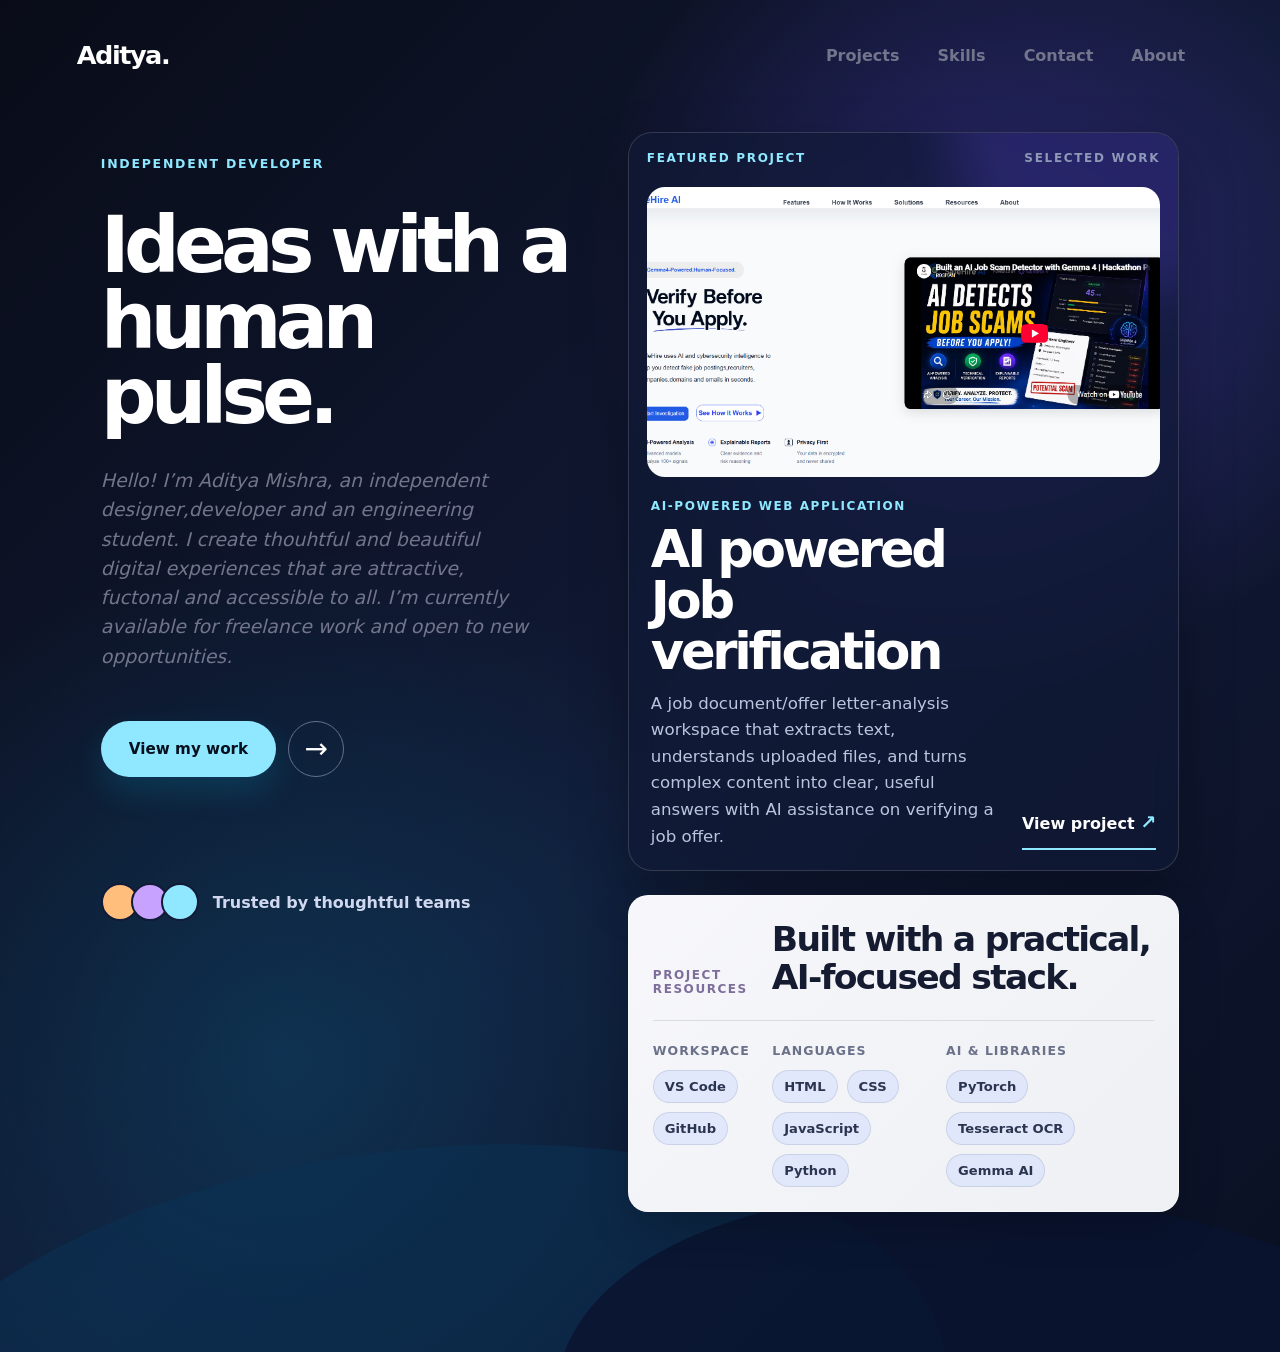
==== index.html @ 1735368f "fixed nav bar issue" ====
<!doctype html>
<html lang="en">
  <head>
    <meta charset="UTF-8" />
    <meta name="viewport" content="width=device-width, initial-scale=1.0" />
    <meta name="description" content="A modern portfolio landing page." />
    <title>Aditya — Independent Developer</title>
    <link rel="stylesheet" href="style.css" />
    <script src="script.js" defer></script>
  </head>
  <body>
    <main class="hero">
      <nav class="navigation" aria-label="Primary navigation">
        <a class="brand" href="index.html" aria-label="Aditya home">Aditya.</a>
        <button class="nav-toggle" type="button" aria-label="Toggle navigation" aria-expanded="false" aria-controls="primary-navigation">
          <span></span>
          <span></span>
          <span></span>
        </button>
        <div class="navigation__links" id="primary-navigation">
          <a href="#work">Projects</a>
          <a href="#notes">Skills</a>
          <a href="contact">Contact</a>
          <a href="#about">About</a>
        </div>
      </nav>

      <section class="hero__content" id="top">
        <div class="hero__intro">
          <p class="eyebrow">Independent developer</p>
          <h1>Ideas with a<br />human pulse.</h1>
          <p class="lede">
            Hello! I’m Aditya Mishra, an independent designer,developer and an engineering student. I create thouhtful and beautiful digital experiences that are attractive, fuctonal and accessible to all. I’m currently available for freelance work and open to new opportunities.
          </p>

          <div class="hero__actions">
            <a class="button button--cyan" href="work.html">View my work</a>
            <a class="round-button" href="work.html" aria-label="View my work">
              <span aria-hidden="true">→</span>
            </a>
          </div>

          <div class="trust">
            <span class="avatar avatar--peach"></span>
            <span class="avatar avatar--lilac"></span>
            <span class="avatar avatar--cyan"></span>
            <p>Trusted by thoughtful teams</p>
          </div>
        </div>

        <div class="hero__panel">
          <div class="project-showcase">
            <article class="featured-project">
              <div class="featured-project__topline">
                <p>Featured project</p>
                <span>Selected work</span>
              </div>

              <a
                class="project-preview"
                href="https://safehire-ai.vercel.app/index.html"
                target="_blank"
                rel="noreferrer"
                aria-label="Open the AI Document Insight project"
              >
                <img
                  src="assets\Screenshot 2026-07-25 222735.png"
                  alt="Preview of the AI Document Insight project interface"
                />

                <span class="project-preview__overlay">
                  <span>View live project</span>
                  <b aria-hidden="true">↗</b>
                </span>
              </a>
<!--featured project tab (can change it as needed)-->
              <div class="featured-project__content">
                <div>
                  <p class="project-type">AI-powered web application</p>
                  <h1 id="project-title">AI powered Job verification</h1>
                  <p class="project-description">
                    A job document/offer letter-analysis workspace that extracts text, understands
                    uploaded files, and turns complex content into clear, useful
                    answers with AI assistance on verifying a job offer.
                  </p>
                </div>

                <a
                  class="case-link"
                  href="https://safehire-ai.vercel.app/index.html"
                  target="_blank"
                  rel="noreferrer"
                >
                  View project <span aria-hidden="true">↗</span>
                </a>
              </div>
            </article>

            <section class="resources" aria-labelledby="resources-title">
              <div class="resources__heading">
                <p class="section-label">Project resources</p>
                <h2 id="resources-title">
                  Built with a practical, AI-focused stack.
                </h2>
              </div>

              <div class="resource-grid">
                <article class="resource-group">
                  <h3>Workspace</h3>
                  <div class="tag-list">
                    <span class="tag">VS Code</span>
                    <span class="tag">GitHub</span>
                  </div>
                </article>

                <article class="resource-group">
                  <h3>Languages</h3>
                  <div class="tag-list">
                    <span class="tag">HTML</span>
                    <span class="tag">CSS</span>
                    <span class="tag">JavaScript</span>
                    <span class="tag">Python</span>
                  </div>
                </article>

                <article class="resource-group">
                  <h3>AI &amp; libraries</h3>
                  <div class="tag-list">
                    <span class="tag">PyTorch</span>
                    <span class="tag">Tesseract OCR</span>
                    <span class="tag">Gemma AI</span>
                  </div>
                </article>
              </div>
            </section>

          </div>
        </div>
      </section>

      
    </main>

  </body>
</html>
---- style.css ----
:root {
  --ink: #091942;
  --muted: #b9c4df;
  --cyan: #8fe8ff;
  --card-ink: #253c98;
}

* {
  box-sizing: border-box;
}

html {
  scroll-behavior: smooth;
}

body {
  margin: 0;
  font-family: Inter, ui-sans-serif, system-ui, -apple-system, BlinkMacSystemFont,
    "Segoe UI", sans-serif;
  background: var(--ink);
}

a {
  color: inherit;
  text-decoration: none;
}

.hero {
  isolation: isolate;
  min-height: 100svh;
  overflow: hidden;
  position: relative;
  padding: 40px clamp(24px, 6vw, 88px) 68px;
  color: white;
  background:
    radial-gradient(circle at 78% 20%, rgba(108, 77, 255, 0.29), transparent 28%),
    radial-gradient(circle at 22% 78%, rgba(0, 200, 255, 0.14), transparent 35%),
    linear-gradient(135deg, #090c18 0%, #111a36 54%, #0a1023 100%);
}

.hero::before,
.hero::after {
  content: "";
  position: absolute;
  z-index: -1;
  border-radius: 50%;
  pointer-events: none;
}

.hero::before {
  width: 1100px;
  height: 560px;
  left: -150px;
  bottom: -360px;
  background: #0c3153;
  opacity: 0.58;
  transform: rotate(-8deg);
}

.hero::after {
  width: 1050px;
  height: 530px;
  right: -320px;
  bottom: -380px;
  background: #0a1430;
  opacity: 0.87;
  transform: rotate(10deg);
}

.navigation {
  position: relative;
  display: flex;
  align-items: center;
  justify-content: space-between;
  gap: 28px;
  max-width: 1280px;
  margin: 0 auto;
}

.nav-toggle {
  display: none;
  flex-direction: column;
  gap: 4px;
  padding: 0;
  border: 0;
  background: transparent;
  cursor: pointer;
}

.nav-toggle span {
  display: block;
  width: 24px;
  height: 2px;
  border-radius: 999px;
  background: white;
}

.brand {
  font-size: 1.6rem;
  font-weight: 800;
  letter-spacing: -1.5px;
}

.navigation__links {
  display: flex;
  gap: 38px;
  margin-left: auto;
  margin-right: 18px;
  color: var(--muted);
  font-weight: 650;
}

.navigation__links a:hover {
  color: white;
}

.button {
  display: inline-flex;
  align-items: center;
  justify-content: center;
  gap: 8px;
  min-height: 56px;
  padding: 0 28px;
  border-radius: 999px;
  font-size: 0.95rem;
  font-weight: 750;
  transition: transform 0.2s ease, box-shadow 0.2s ease;
}

.button:hover,
.round-button:hover {
  transform: translateY(-3px);
}

.button--cyan {
  color: #07101e;
  background: var(--cyan);
  box-shadow: 0 14px 32px rgba(0, 200, 255, 0.15);
}

.hero__content {
  position: relative;
  display: grid;
  grid-template-columns: minmax(300px, 0.82fr) minmax(360px, 0.95fr);
  align-items: start;
  gap: clamp(28px, 4vw, 56px);
  max-width: 1280px;
  margin: clamp(52px, 8vh, 92px) auto 48px;
  padding: 24px;
  margin-top: 50px;
}

.hero__intro {
  padding-top: 12px;
}

.hero__panel {
  margin-top: -12px;
}

.hero__intro {
  max-width: 510px;
  margin-right: auto;
}

.hero__panel {
  min-width: 0;
}

.trust {
  display: flex;
  align-items: center;
  margin: 28px 0 0;
  color: #d0d8f0;
  font-weight: 650;
  margin-top: 100px;
}

.eyebrow,
.scroll-prompt {
  margin: 0;
  color: var(--cyan);
  font-size: 0.78rem;
  font-weight: 800;
  letter-spacing: 0.14em;
  text-transform: uppercase;
}

h1 {
  margin: 37px 0 31px;
  font-size: clamp(3.6rem, 6.1vw, 5.75rem);
  line-height: 0.97;
  letter-spacing: -0.075em;
}

.lede {
  max-width: 430px;
  margin: 0;
  color: var(--muted);
  font-size: 1.18rem;
  line-height: 1.55;
  font-style: italic;
}

.hero__actions {
  display: flex;
  align-items: center;
  gap: 12px;
  margin-top: 50px;
}

.round-button {
  display: grid;
  width: 56px;
  height: 56px;
  place-items: center;
  border: 1px solid #65708d;
  border-radius: 50%;
  color: white;
  font-size: 1.75rem;
  transition: transform 0.2s ease;
}



.trust p {
  margin-left: 14px;
}

.avatar {
  width: 38px;
  height: 38px;
  margin-left: -8px;
  border: 2px solid #111a36;
  border-radius: 50%;
}

.avatar:first-child {
  margin-left: 0;
}

.avatar--peach {
  background: #ffbe7b;
}

.avatar--lilac {
  background: #c7a2ff;
}

.avatar--cyan {
  background: #8fe8ff;
}

.scroll-prompt {
  position: absolute;
  left: clamp(24px, 6vw, 88px);
  bottom: 44px;
  color: #73809e;
}

.scroll-prompt i {
  display: block;
  width: 172px;
  height: 2px;
  margin-top: 17px;
  background: linear-gradient(to right, var(--cyan) 0 33%, #53617d 33%);
}

@media (max-width: 880px) {
  .nav-toggle {
    display: inline-flex;
  }

  .navigation {
    flex-wrap: wrap;
  }

  .navigation__links {
    position: absolute;
    top: calc(100% + 12px);
    right: 0;
    left: 0;
    display: none;
    flex-direction: column;
    gap: 14px;
    padding: 14px 16px;
    border: 1px solid rgba(255, 255, 255, 0.12);
    border-radius: 16px;
    background: rgba(9, 15, 32, 0.96);
    box-shadow: 0 18px 44px rgba(0, 0, 0, 0.32);
    z-index: 20;
  }

  .navigation__links.is-open {
    display: flex;
  }

  .hero__content {
    grid-template-columns: 1fr;
    margin-top: 80px;
  }

  .trust {
    margin-top: 90px;
  }

  .scroll-prompt {
    display: none;
  }
}

@media (max-width: 520px) {
  .hero {
    padding: 26px 20px 44px;
  }

  .hero__content {
    margin-top: 64px;
  }

  .trust {
    margin-top: 25px;
  }
}
:root {
  --ink: #091022;
  --ink-mid: #111a36;
  --card: #f7f6ff;
  --card-soft: #ecebfa;
  --text: #171c31;
  --muted: #72758b;
  --cyan: #8fe8ff;
  --purple: #8067ff;
}

* {
  box-sizing: border-box;
}

body {
  min-width: 320px;
  margin: 0;
  color: white;
  font-family: Inter, ui-sans-serif, system-ui, -apple-system, BlinkMacSystemFont,
    "Segoe UI", sans-serif;
  background:
    radial-gradient(circle at 88% 10%, rgba(108, 77, 255, 0.3), transparent 29%),
    radial-gradient(circle at 16% 82%, rgba(0, 200, 255, 0.11), transparent 33%),
    linear-gradient(135deg, var(--ink), var(--ink-mid) 56%, #0a1023);
}

.project-showcase {
  width: min(100%, 560px);
  margin: 0;
  padding: 0;
}

.featured-project {
  position: relative;
  overflow: hidden;
  padding: 18px;
  border: 1px solid rgba(255, 255, 255, 0.14);
  border-radius: 24px;
  background: rgba(17, 26, 54, 0.64);
  box-shadow: 0 22px 56px rgba(0, 0, 0, 0.28);
  backdrop-filter: blur(14px);
  width: 100%;
}

.featured-project::after {
  content: "";
  position: absolute;
  z-index: -1;
  width: 360px;
  height: 360px;
  right: -130px;
  top: -200px;
  border-radius: 50%;
  background: #6c4dff;
  opacity: 0.2;
  filter: blur(28px);
}

.featured-project__topline {
  display: flex;
  align-items: center;
  justify-content: space-between;
  margin-bottom: 22px;
  color: var(--cyan);
  font-size: 0.75rem;
  font-weight: 800;
  letter-spacing: 0.14em;
  text-transform: uppercase;
}

.featured-project__topline p {
  margin: 0;
}

.featured-project__topline span {
  color: #8e99b7;
}

.project-preview {
  position: relative;
  display: block;
  overflow: hidden;
  min-height: 280px;
  border-radius: 18px;
  background: #272b5c;
}

.project-preview::before {
  content: "";
  position: absolute;
  z-index: 1;
  inset: 0;
  background: linear-gradient(to top, rgba(6, 10, 28, 0.76), rgba(6, 10, 28, 0) 55%);
  opacity: 0;
  transition: opacity 0.25s ease;
}

.project-preview img {
  display: block;
  width: 100%;
  height: min(30vw, 290px);
  min-height: 220px;
  object-fit: cover;
  object-position: center;
  transition: transform 0.45s ease;
}

.project-preview:hover img {
  transform: scale(1.035);
}

.project-preview:hover::before,
.project-preview:hover .project-preview__overlay {
  opacity: 1;
}

.project-preview__overlay {
  position: absolute;
  z-index: 2;
  right: 24px;
  bottom: 24px;
  display: inline-flex;
  align-items: center;
  gap: 12px;
  opacity: 0;
  color: #07101e;
  font-weight: 800;
  transition: opacity 0.25s ease;
}

.project-preview__overlay span {
  padding: 12px 17px;
  border-radius: 999px;
  background: var(--cyan);
}

.project-preview__overlay b {
  display: grid;
  width: 44px;
  height: 44px;
  place-items: center;
  border-radius: 50%;
  background: white;
  font-size: 1.25rem;
}

.featured-project__content {
  display: flex;
  align-items: end;
  justify-content: space-between;
  gap: 18px;
  padding: 22px 4px 2px;
}

.project-type,
.section-label {
  margin: 0;
  color: var(--cyan);
  font-size: 0.75rem;
  font-weight: 800;
  letter-spacing: 0.13em;
  text-transform: uppercase;
}

.featured-project h1 {
  margin: 11px 0 13px;
  font-size: clamp(2rem, 4vw, 3.45rem);
  letter-spacing: -0.065em;
  line-height: 1;
}

.project-description {
  max-width: 625px;
  margin: 0;
  color: #bbc5dd;
  font-size: 1.04rem;
  line-height: 1.6;
}

.case-link {
  flex: none;
  padding: 14px 0;
  border-bottom: 2px solid var(--cyan);
  color: white;
  font-weight: 750;
  white-space: nowrap;
}

.case-link span {
  color: var(--cyan);
  font-size: 1.2rem;
}

.resources {
  margin-top: 24px;
  padding: 24px;
  border: 1px solid rgba(255, 255, 255, 0.45);
  border-radius: 20px;
  color: #1a2036;
  background: linear-gradient(135deg, #f7f7fb 0%, #eef0f4 100%);
  box-shadow: 0 18px 42px rgba(0, 0, 0, 0.18);
  backdrop-filter: blur(12px);
  transition: transform 0.25s ease, box-shadow 0.25s ease, background 0.25s ease;
}

.resources:hover {
  transform: translateY(-3px);
  background: linear-gradient(135deg, #faf8ff 0%, #f1edf8 100%);
  box-shadow:
    0 24px 56px rgba(0, 0, 0, 0.24),
    0 0 0 1px rgba(255, 255, 255, 0.88),
    0 0 34px rgba(3, 16, 129, 0.52),
    0 0 62px rgba(6, 87, 163, 0.878);
}
.resources__heading {
  display: flex;
  align-items: end;
  justify-content: space-between;
  gap: 24px;
  padding-bottom: 24px;
  border-bottom: 1px solid rgba(31, 42, 73, 0.12);
}

.resources .section-label {
  color: #7d6d9b;
}

.resources h2 {
  max-width: 470px;
  margin: 0;
  color: #151b31;
  font-size: clamp(1.45rem, 2.7vw, 2.25rem);
  letter-spacing: -0.05em;
  line-height: 1.1;
}

.resource-grid {
  display: grid;
  grid-template-columns: 0.72fr 1.1fr 1.45fr;
  gap: 16px;
  padding-top: 22px;
}

.resource-group h3 {
  margin: 0 0 12px;
  color: #6a7189;
  font-size: 0.78rem;
  letter-spacing: 0.08em;
  text-transform: uppercase;
}

.tag-list {
  display: flex;
  flex-wrap: wrap;
  gap: 9px;
}

.tag {
  padding: 8px 11px;
  border: 1px solid rgba(39, 51, 85, 0.12);
  border-radius: 999px;
  color: #2b3550;
  background: rgba(205, 218, 255, 0.45);
  font-size: 0.82rem;
  font-weight: 750;
}

@media (max-width: 720px) {
  .project-showcase {
    width: 100%;
    padding-top: 0;
  }

  .featured-project,
  .resources {
    padding: 18px;
  }

  .featured-project__content,
  .resources__heading {
    display: grid;
    align-items: start;
  }

  .case-link {
    justify-self: start;
  }

  .resource-grid {
    grid-template-columns: 1fr;
    gap: 24px;
  }

  .project-preview__overlay {
    opacity: 1;
  }

  .project-preview::before {
    opacity: 0.45;
  }
}
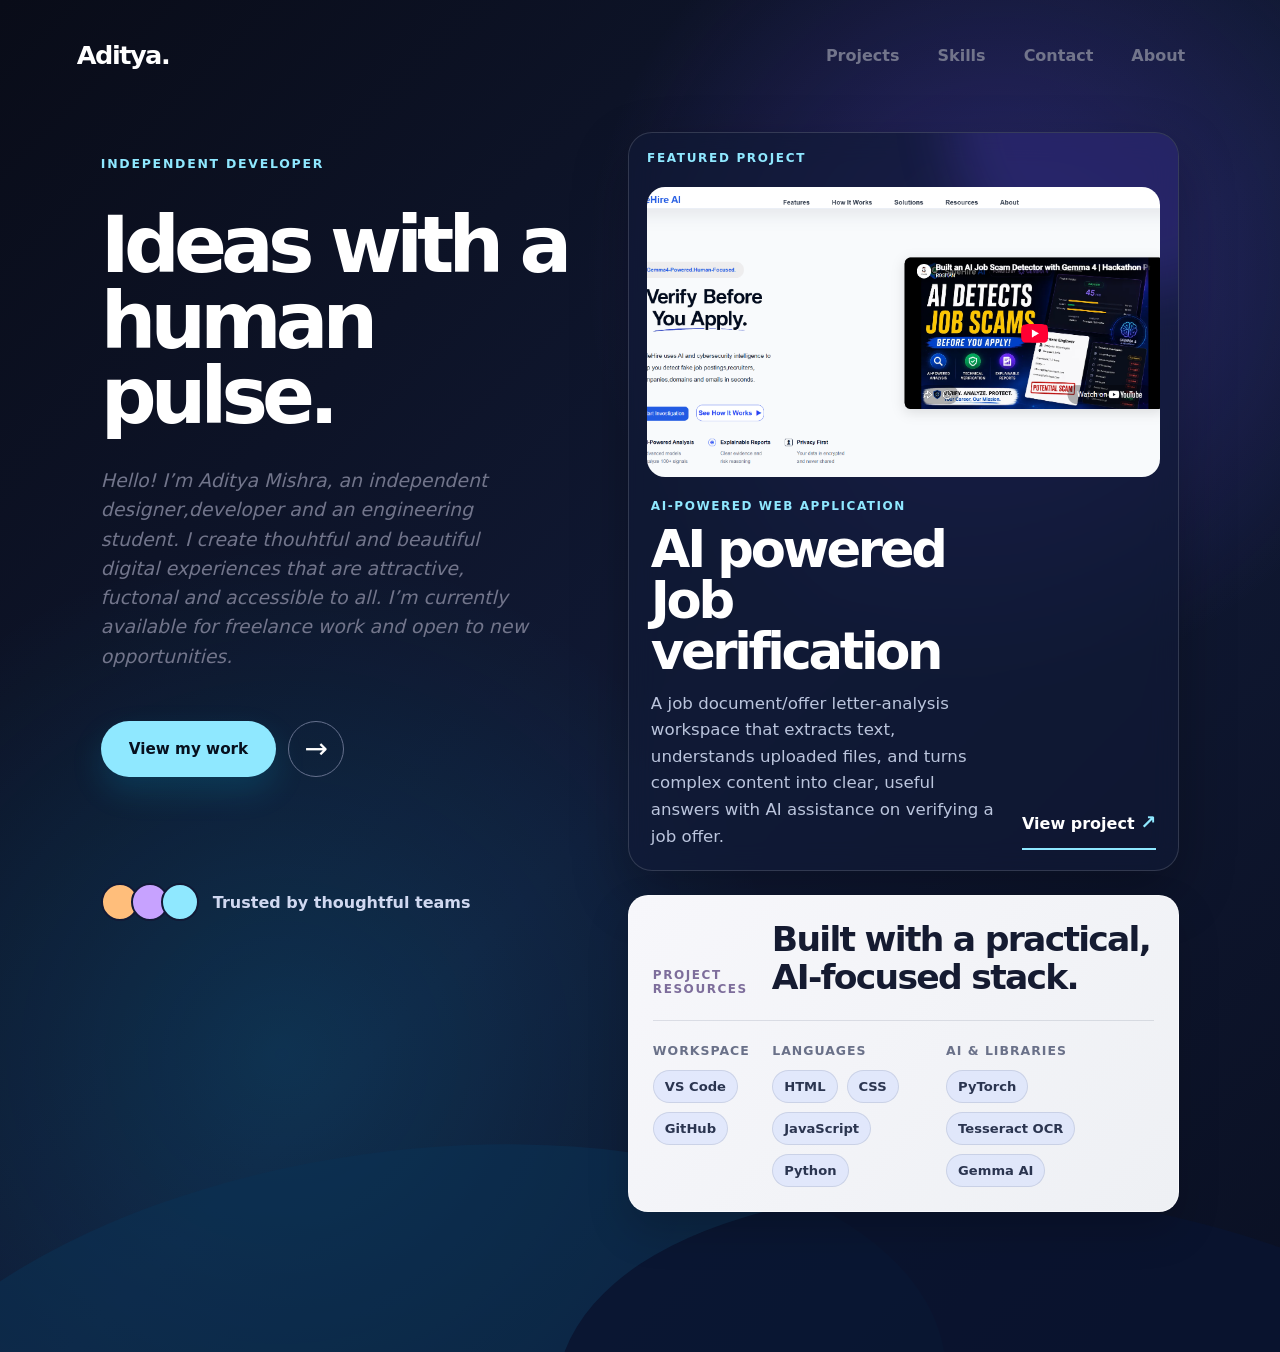
==== commit c612eb3d: "final fix for nav bar drop down menufor mobile response" ====
--- a/index.html
+++ b/index.html
@@ -53,7 +53,6 @@
             <article class="featured-project">
               <div class="featured-project__topline">
                 <p>Featured project</p>
-                <span>Selected work</span>
               </div>
 
               <a
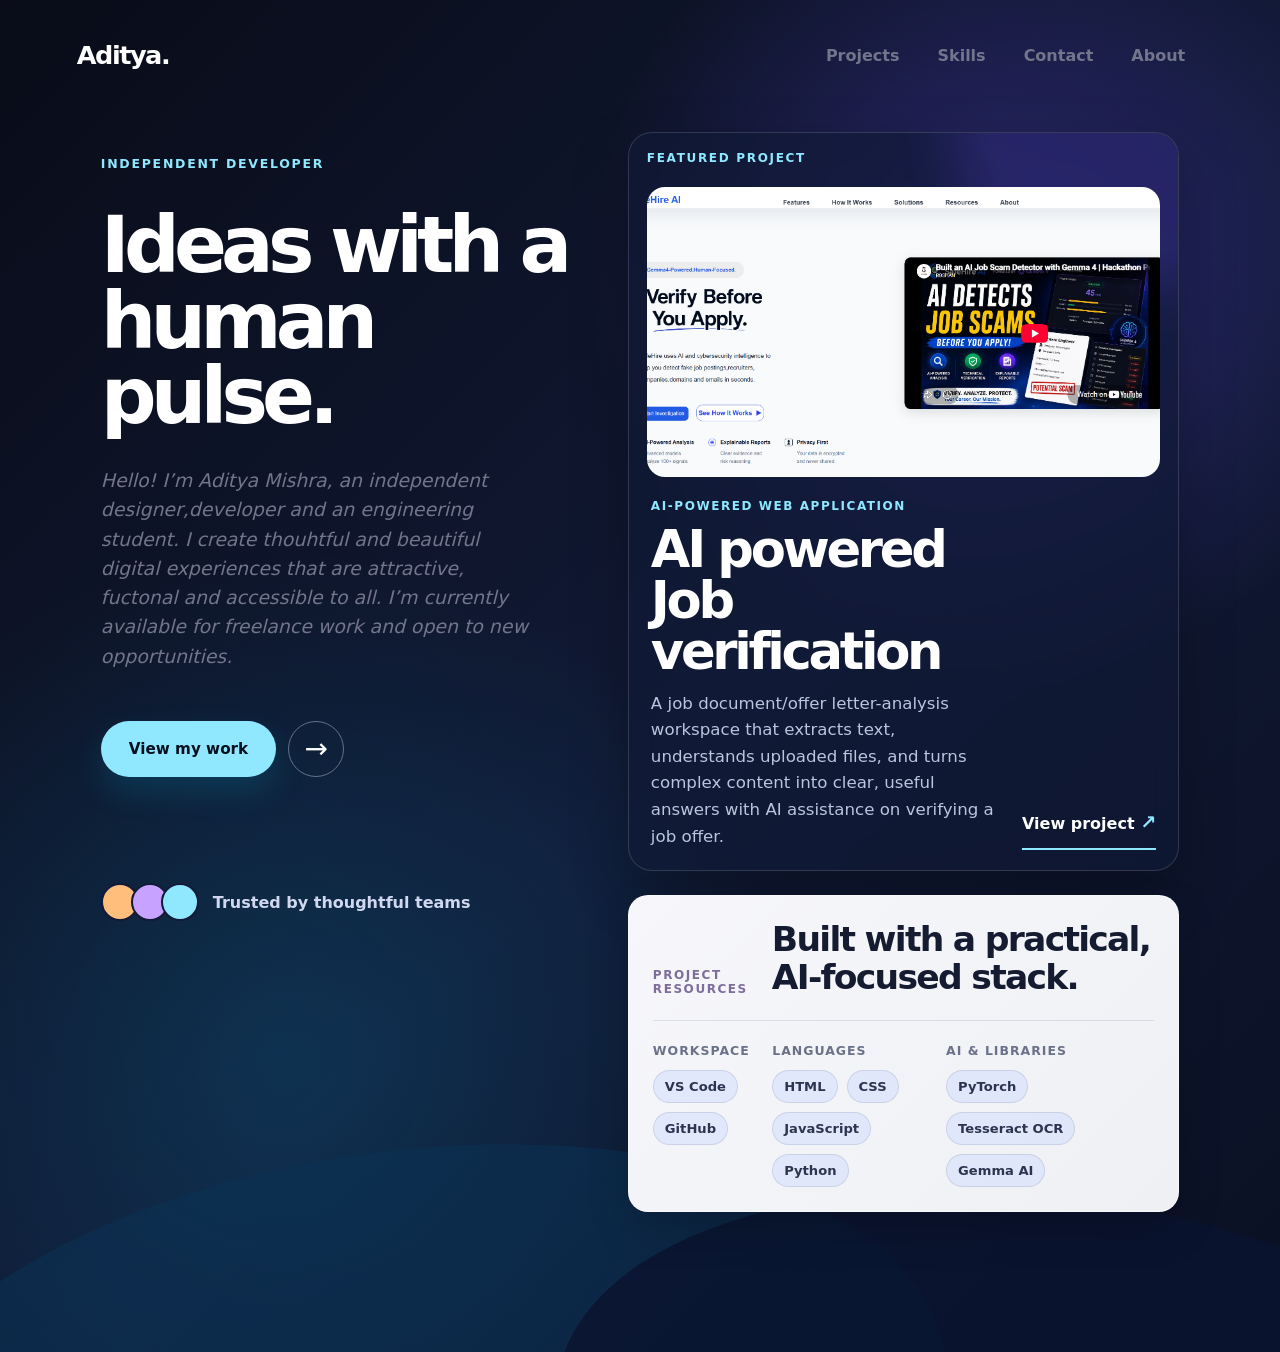
==== commit 0f01270c: "added html and css files for buttons in navbar" ====
--- a/index.html
+++ b/index.html
@@ -18,10 +18,10 @@
           <span></span>
         </button>
         <div class="navigation__links" id="primary-navigation">
-          <a href="#work">Projects</a>
-          <a href="#notes">Skills</a>
-          <a href="contact">Contact</a>
-          <a href="#about">About</a>
+          <a href="projects.html">Projects</a>
+          <a href="skills.html">Skills</a>
+          <a href="contact.html">Contact</a>
+          <a href="about.html">About</a>
         </div>
       </nav>
 
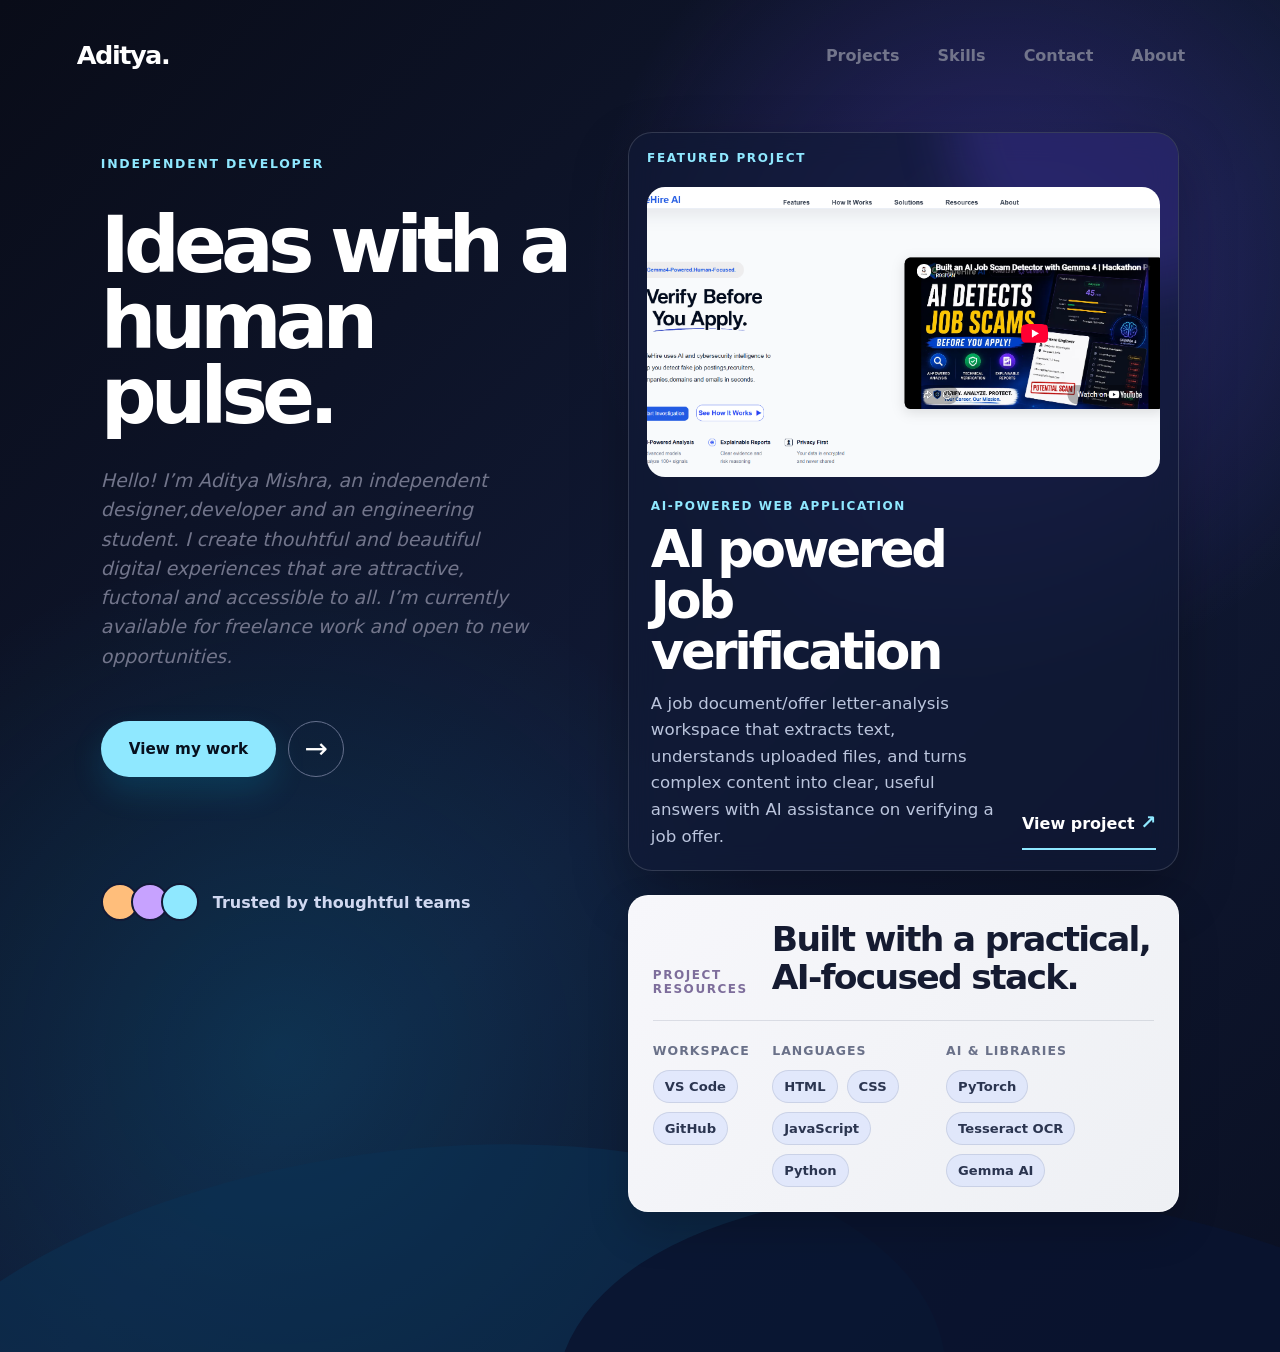
==== commit 195b1d29: "fixed file path for navbar buttons" ====
--- a/index.html
+++ b/index.html
@@ -18,10 +18,10 @@
           <span></span>
         </button>
         <div class="navigation__links" id="primary-navigation">
-          <a href="projects.html">Projects</a>
-          <a href="skills.html">Skills</a>
-          <a href="contact.html">Contact</a>
-          <a href="about.html">About</a>
+          <a href="navbar/projects.html">Projects</a>
+          <a href="navbar/skills.html">Skills</a>
+          <a href="navbar/contact.html">Contact</a>
+          <a href="navbar/about.html">About</a>
         </div>
       </nav>
 
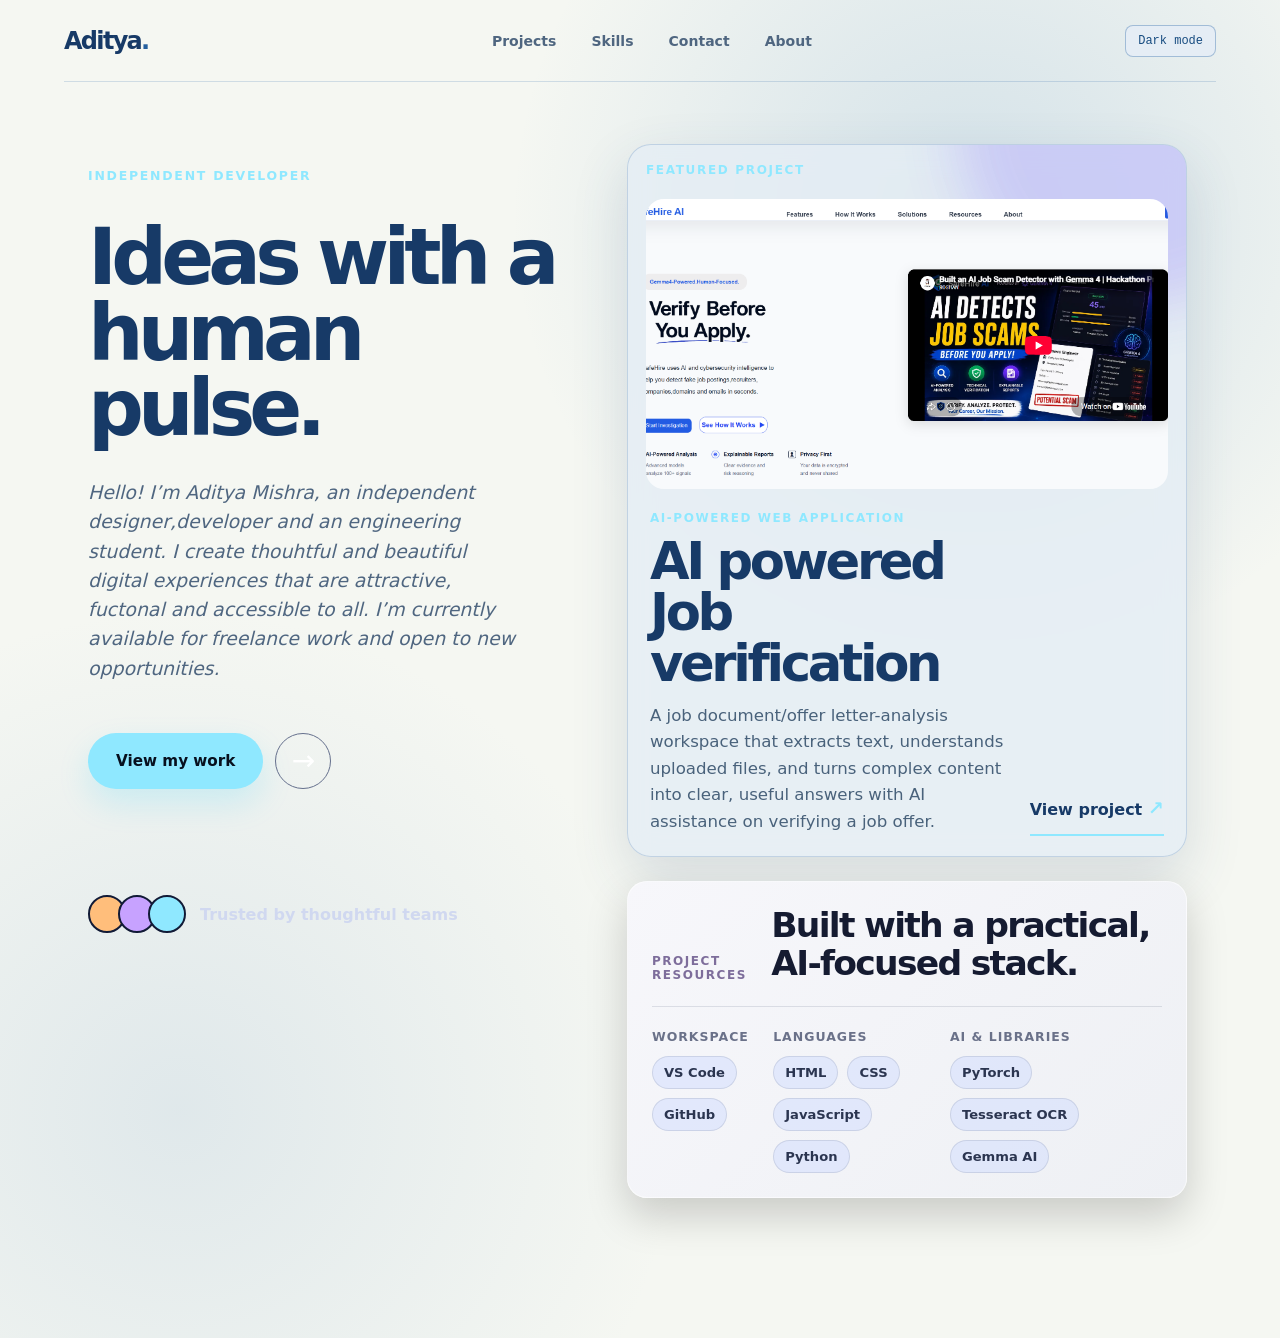
==== commit 1f72e64f: "fixed the text issues and color scheme on index and skills page" ====
--- a/index.html
+++ b/index.html
@@ -10,19 +10,24 @@
   </head>
   <body>
     <main class="hero">
-      <nav class="navigation" aria-label="Primary navigation">
-        <a class="brand" href="index.html" aria-label="Aditya home">Aditya.</a>
-        <button class="nav-toggle" type="button" aria-label="Toggle navigation" aria-expanded="false" aria-controls="primary-navigation">
-          <span></span>
-          <span></span>
-          <span></span>
-        </button>
-        <div class="navigation__links" id="primary-navigation">
+      <nav aria-label="Primary navigation">
+        <a class="logo" href="index.html" aria-label="Aditya home">Aditya<span>.</span></a>
+
+        <div class="nav-links">
           <a href="navbar/projects.html">Projects</a>
           <a href="navbar/skills.html">Skills</a>
           <a href="navbar/contact.html">Contact</a>
           <a href="navbar/about.html">About</a>
         </div>
+
+        <button
+          class="theme-toggle"
+          type="button"
+          id="theme-toggle"
+          aria-label="Switch to light mode"
+        >
+          Light mode
+        </button>
       </nav>
 
       <section class="hero__content" id="top">
--- a/style.css
+++ b/style.css
@@ -1,8 +1,10 @@
 :root {
-  --ink: #091942;
-  --muted: #b9c4df;
-  --cyan: #8fe8ff;
+  --bg: #111a38;
+  --ink: #f8faff;
+  --muted: #b4c2dc;
+  --cyan: #8de8ff;
   --card-ink: #253c98;
+  --nav-border: rgba(194, 225, 255, 0.12);
 }
 
 * {
@@ -17,7 +19,25 @@
   margin: 0;
   font-family: Inter, ui-sans-serif, system-ui, -apple-system, BlinkMacSystemFont,
     "Segoe UI", sans-serif;
-  background: var(--ink);
+  color: var(--ink);
+  background:
+    radial-gradient(circle at 76% 16%, #3e5fa7 0%, transparent 31%),
+    radial-gradient(circle at 14% 83%, #1c587c 0%, transparent 32%),
+    var(--bg);
+}
+
+body::before {
+  content: "";
+  position: fixed;
+  inset: 0;
+  z-index: -1;
+  opacity: 0.2;
+  pointer-events: none;
+  background-image:
+    linear-gradient(rgba(175, 214, 255, 0.07) 1px, transparent 1px),
+    linear-gradient(90deg, rgba(175, 214, 255, 0.07) 1px, transparent 1px);
+  background-size: 52px 52px;
+  mask-image: linear-gradient(to bottom, black, transparent);
 }
 
 a {
@@ -30,41 +50,64 @@
   min-height: 100svh;
   overflow: hidden;
   position: relative;
-  padding: 40px clamp(24px, 6vw, 88px) 68px;
+  padding: 0 clamp(24px, 5vw, 78px) 68px;
   color: white;
   background:
-    radial-gradient(circle at 78% 20%, rgba(108, 77, 255, 0.29), transparent 28%),
-    radial-gradient(circle at 22% 78%, rgba(0, 200, 255, 0.14), transparent 35%),
-    linear-gradient(135deg, #090c18 0%, #111a36 54%, #0a1023 100%);
-}
-
-.hero::before,
-.hero::after {
-  content: "";
-  position: absolute;
-  z-index: -1;
-  border-radius: 50%;
-  pointer-events: none;
-}
-
-.hero::before {
-  width: 1100px;
-  height: 560px;
-  left: -150px;
-  bottom: -360px;
-  background: #0c3153;
-  opacity: 0.58;
-  transform: rotate(-8deg);
-}
-
-.hero::after {
-  width: 1050px;
-  height: 530px;
-  right: -320px;
-  bottom: -380px;
-  background: #0a1430;
-  opacity: 0.87;
-  transform: rotate(10deg);
+    radial-gradient(circle at 76% 16%, #3e5fa7 0%, transparent 31%),
+    radial-gradient(circle at 14% 83%, #1c587c 0%, transparent 32%),
+    var(--bg);
+}
+
+
+
+nav {
+  height: 82px;
+  display: flex;
+  align-items: center;
+  justify-content: space-between;
+  padding: 0;
+  border-bottom: 1px solid var(--nav-border);
+}
+
+.logo {
+  color: var(--ink);
+  font-size: 24px;
+  font-weight: 700;
+  letter-spacing: -1.7px;
+  text-decoration: none;
+}
+
+.logo span {
+  color: var(--cyan);
+}
+
+.nav-links a {
+  margin-left: 30px;
+  color: var(--muted);
+  font-size: 14px;
+  font-weight: 600;
+  text-decoration: none;
+  transition: color 0.25s ease;
+}
+
+.nav-links a:hover {
+  color: var(--cyan);
+}
+
+.theme-toggle {
+  padding: 8px 12px;
+  border: 1px solid rgba(194, 225, 255, 0.35);
+  border-radius: 8px;
+  color: #d9e8ff;
+  background: rgba(43, 71, 132, 0.72);
+  font: 500 12px "DM Mono", monospace;
+  cursor: pointer;
+}
+
+.theme-toggle:hover,
+.theme-toggle:focus-visible {
+  border-color: var(--cyan);
+  outline: none;
 }
 
 .navigation {
@@ -73,7 +116,6 @@
   align-items: center;
   justify-content: space-between;
   gap: 28px;
-  max-width: 1280px;
   margin: 0 auto;
 }
 
@@ -623,4 +665,70 @@
   .project-preview::before {
     opacity: 0.45;
   }
+}
+
+[data-theme="light"] body {
+  color: #173a67;
+  background:
+    radial-gradient(circle at 76% 16%, rgba(108, 160, 204, 0.25) 0%, transparent 31%),
+    radial-gradient(circle at 14% 83%, rgba(168, 194, 216, 0.28) 0%, transparent 32%),
+    #f5f7f2;
+}
+
+[data-theme="light"] .hero {
+  color: #173a67;
+  background:
+    radial-gradient(circle at 76% 16%, rgba(108, 160, 204, 0.25) 0%, transparent 31%),
+    radial-gradient(circle at 14% 83%, rgba(168, 194, 216, 0.28) 0%, transparent 32%),
+    #f5f7f2;
+}
+
+.logo {
+  color: #f8faff;
+}
+
+.logo span {
+  color: #8de8ff;
+}
+
+[data-theme="light"] .logo {
+  color: #173a67;
+}
+
+[data-theme="light"] .logo span {
+  color: #245f9e;
+}
+
+[data-theme="light"] nav {
+  --nav-border: rgba(36, 95, 158, 0.18);
+}
+
+[data-theme="light"] .nav-links a,
+[data-theme="light"] .lede {
+  color: #4f6680;
+}
+
+[data-theme="light"] .theme-toggle {
+  border-color: rgba(36, 95, 158, 0.35);
+  color: #174c80;
+  background: #e5edf5;
+}
+
+[data-theme="light"] .hero__intro h1,
+[data-theme="light"] .featured-project h1 {
+  color: #173a67;
+}
+
+[data-theme="light"] .featured-project {
+  border-color: rgba(36, 95, 158, 0.2);
+  background: rgba(229, 237, 245, 0.82);
+  box-shadow: 0 22px 56px rgba(48, 79, 116, 0.16);
+}
+
+[data-theme="light"] .project-description {
+  color: #49627b;
+}
+
+[data-theme="light"] .case-link {
+  color: #173a67;
 }
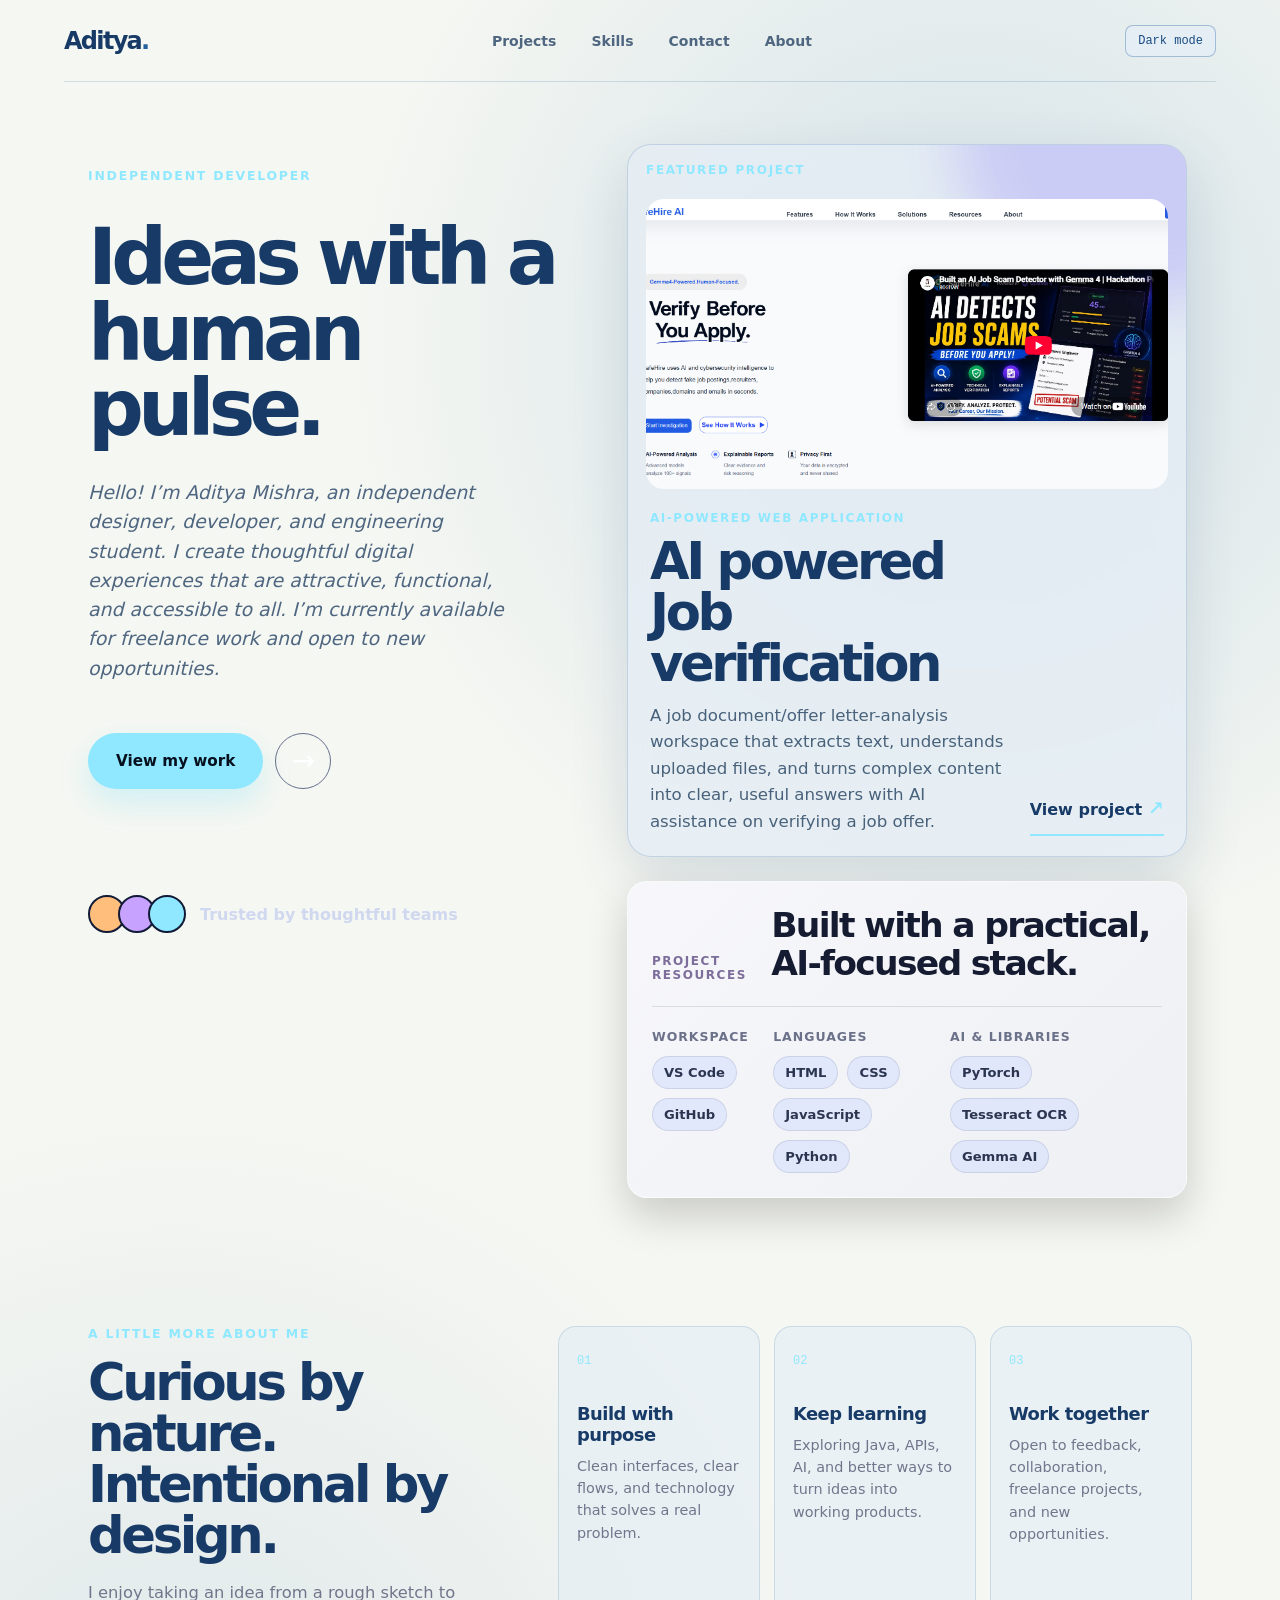
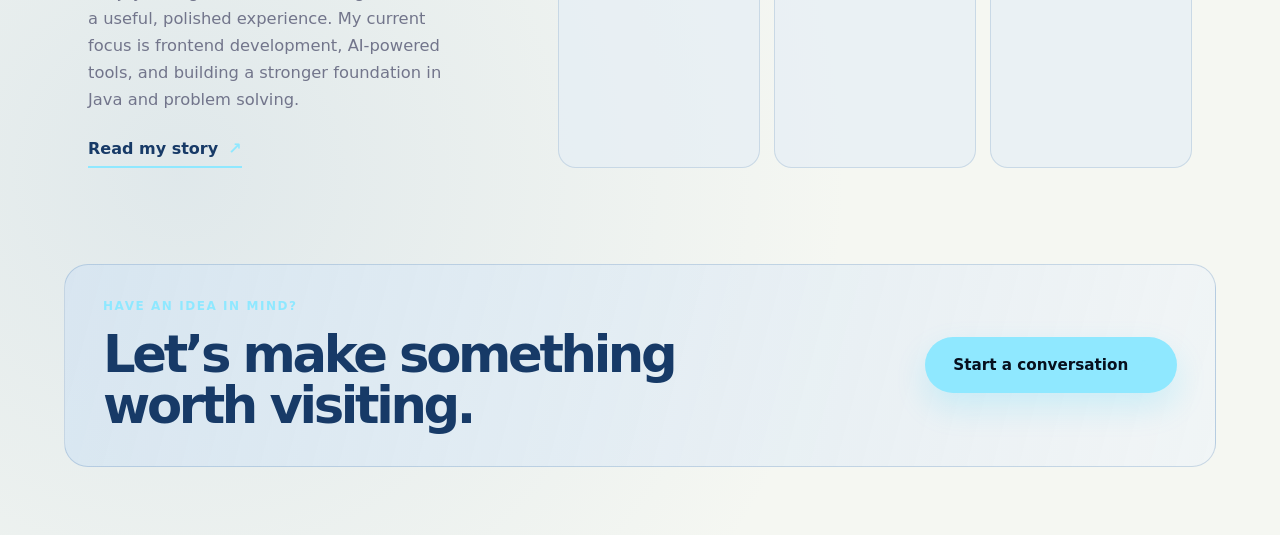
==== commit bd00bcd9: "added some new features and text on index page" ====
--- a/index.html
+++ b/index.html
@@ -35,7 +35,10 @@
           <p class="eyebrow">Independent developer</p>
           <h1>Ideas with a<br />human pulse.</h1>
           <p class="lede">
-            Hello! I’m Aditya Mishra, an independent designer,developer and an engineering student. I create thouhtful and beautiful digital experiences that are attractive, fuctonal and accessible to all. I’m currently available for freelance work and open to new opportunities.
+            Hello! I’m Aditya Mishra, an independent designer, developer, and
+            engineering student. I create thoughtful digital experiences that
+            are attractive, functional, and accessible to all. I’m currently
+            available for freelance work and open to new opportunities.
           </p>
 
           <div class="hero__actions">
@@ -142,7 +145,44 @@
         </div>
       </section>
 
-      
+      <section class="home-details" aria-labelledby="home-details-title">
+        <div class="home-details__intro">
+          <p class="eyebrow">A little more about me</p>
+          <h2 id="home-details-title">Curious by nature.<br />Intentional by design.</h2>
+          <p>
+            I enjoy taking an idea from a rough sketch to a useful, polished
+            experience. My current focus is frontend development, AI-powered
+            tools, and building a stronger foundation in Java and problem solving.
+          </p>
+          <a class="text-link" href="navbar/about.html">Read my story <span aria-hidden="true">↗</span></a>
+        </div>
+
+        <div class="home-details__cards">
+          <article class="info-card">
+            <span class="info-card__number">01</span>
+            <h3>Build with purpose</h3>
+            <p>Clean interfaces, clear flows, and technology that solves a real problem.</p>
+          </article>
+          <article class="info-card">
+            <span class="info-card__number">02</span>
+            <h3>Keep learning</h3>
+            <p>Exploring Java, APIs, AI, and better ways to turn ideas into working products.</p>
+          </article>
+          <article class="info-card">
+            <span class="info-card__number">03</span>
+            <h3>Work together</h3>
+            <p>Open to feedback, collaboration, freelance projects, and new opportunities.</p>
+          </article>
+        </div>
+      </section>
+
+      <section class="home-cta" aria-labelledby="home-cta-title">
+        <div>
+          <p class="section-label">Have an idea in mind?</p>
+          <h2 id="home-cta-title">Let’s make something<br />worth visiting.</h2>
+        </div>
+        <a class="button button--cyan" href="navbar/contact.html">Start a conversation <span aria-hidden="true">↗</span></a>
+      </section>
     </main>
 
   </body>
--- a/style.css
+++ b/style.css
@@ -731,4 +731,160 @@
 
 [data-theme="light"] .case-link {
   color: #173a67;
+}
+
+.home-details {
+  display: grid;
+  grid-template-columns: minmax(260px, 0.75fr) minmax(460px, 1.25fr);
+  gap: clamp(36px, 7vw, 110px);
+  max-width: 1280px;
+  margin: 104px auto 0;
+  padding: 0 24px;
+}
+
+.home-details__intro {
+  max-width: 440px;
+}
+
+.home-details__intro h2,
+.home-cta h2 {
+  margin: 16px 0 18px;
+  color: var(--ink);
+  font-size: clamp(2rem, 4vw, 3.4rem);
+  letter-spacing: -0.065em;
+  line-height: 1;
+}
+
+.home-details__intro > p:last-of-type {
+  margin: 0;
+  color: var(--muted);
+  font-size: 1.02rem;
+  line-height: 1.65;
+}
+
+.text-link {
+  display: inline-flex;
+  gap: 10px;
+  margin-top: 25px;
+  padding-bottom: 8px;
+  border-bottom: 2px solid var(--cyan);
+  color: var(--ink);
+  font-weight: 750;
+}
+
+.text-link span,
+.home-cta .button span {
+  color: var(--cyan);
+}
+
+.home-details__cards {
+  display: grid;
+  grid-template-columns: repeat(3, 1fr);
+  gap: 14px;
+  align-items: stretch;
+}
+
+.info-card {
+  min-height: 205px;
+  padding: 22px 18px;
+  border: 1px solid rgba(194, 225, 255, 0.14);
+  border-radius: 18px;
+  background: rgba(23, 38, 77, 0.58);
+  transition: transform 0.25s ease, border-color 0.25s ease;
+}
+
+.info-card:hover {
+  transform: translateY(-5px);
+  border-color: rgba(141, 232, 255, 0.58);
+}
+
+.info-card__number {
+  color: var(--cyan);
+  font: 500 0.75rem "DM Mono", monospace;
+}
+
+.info-card h3 {
+  margin: 35px 0 10px;
+  color: var(--ink);
+  font-size: 1.12rem;
+  letter-spacing: -0.03em;
+}
+
+.info-card p {
+  margin: 0;
+  color: var(--muted);
+  font-size: 0.9rem;
+  line-height: 1.55;
+}
+
+.home-cta {
+  display: flex;
+  align-items: center;
+  justify-content: space-between;
+  gap: 30px;
+  max-width: 1280px;
+  margin: 96px auto 0;
+  padding: 34px 38px;
+  border: 1px solid rgba(141, 232, 255, 0.24);
+  border-radius: 24px;
+  background: linear-gradient(105deg, rgba(40, 68, 130, 0.74), rgba(17, 26, 54, 0.5));
+}
+
+.home-cta h2 {
+  margin-bottom: 0;
+}
+
+.home-cta .section-label {
+  color: var(--cyan);
+}
+
+[data-theme="light"] .home-details__intro h2,
+[data-theme="light"] .home-cta h2,
+[data-theme="light"] .text-link,
+[data-theme="light"] .info-card h3 {
+  color: #173a67;
+}
+
+[data-theme="light"] .info-card {
+  border-color: rgba(36, 95, 158, 0.16);
+  background: rgba(229, 237, 245, 0.68);
+}
+
+[data-theme="light"] .home-cta {
+  border-color: rgba(36, 95, 158, 0.2);
+  background: linear-gradient(105deg, rgba(214, 229, 241, 0.9), rgba(239, 244, 247, 0.72));
+}
+
+@media (max-width: 880px) {
+  .home-details {
+    grid-template-columns: 1fr;
+    margin-top: 76px;
+  }
+
+  .home-details__intro {
+    max-width: 600px;
+  }
+
+  .home-cta {
+    margin-top: 76px;
+  }
+}
+
+@media (max-width: 620px) {
+  .home-details__cards {
+    grid-template-columns: 1fr;
+  }
+
+  .info-card {
+    min-height: 0;
+  }
+
+  .info-card h3 {
+    margin-top: 25px;
+  }
+
+  .home-cta {
+    display: grid;
+    padding: 26px 22px;
+  }
 }
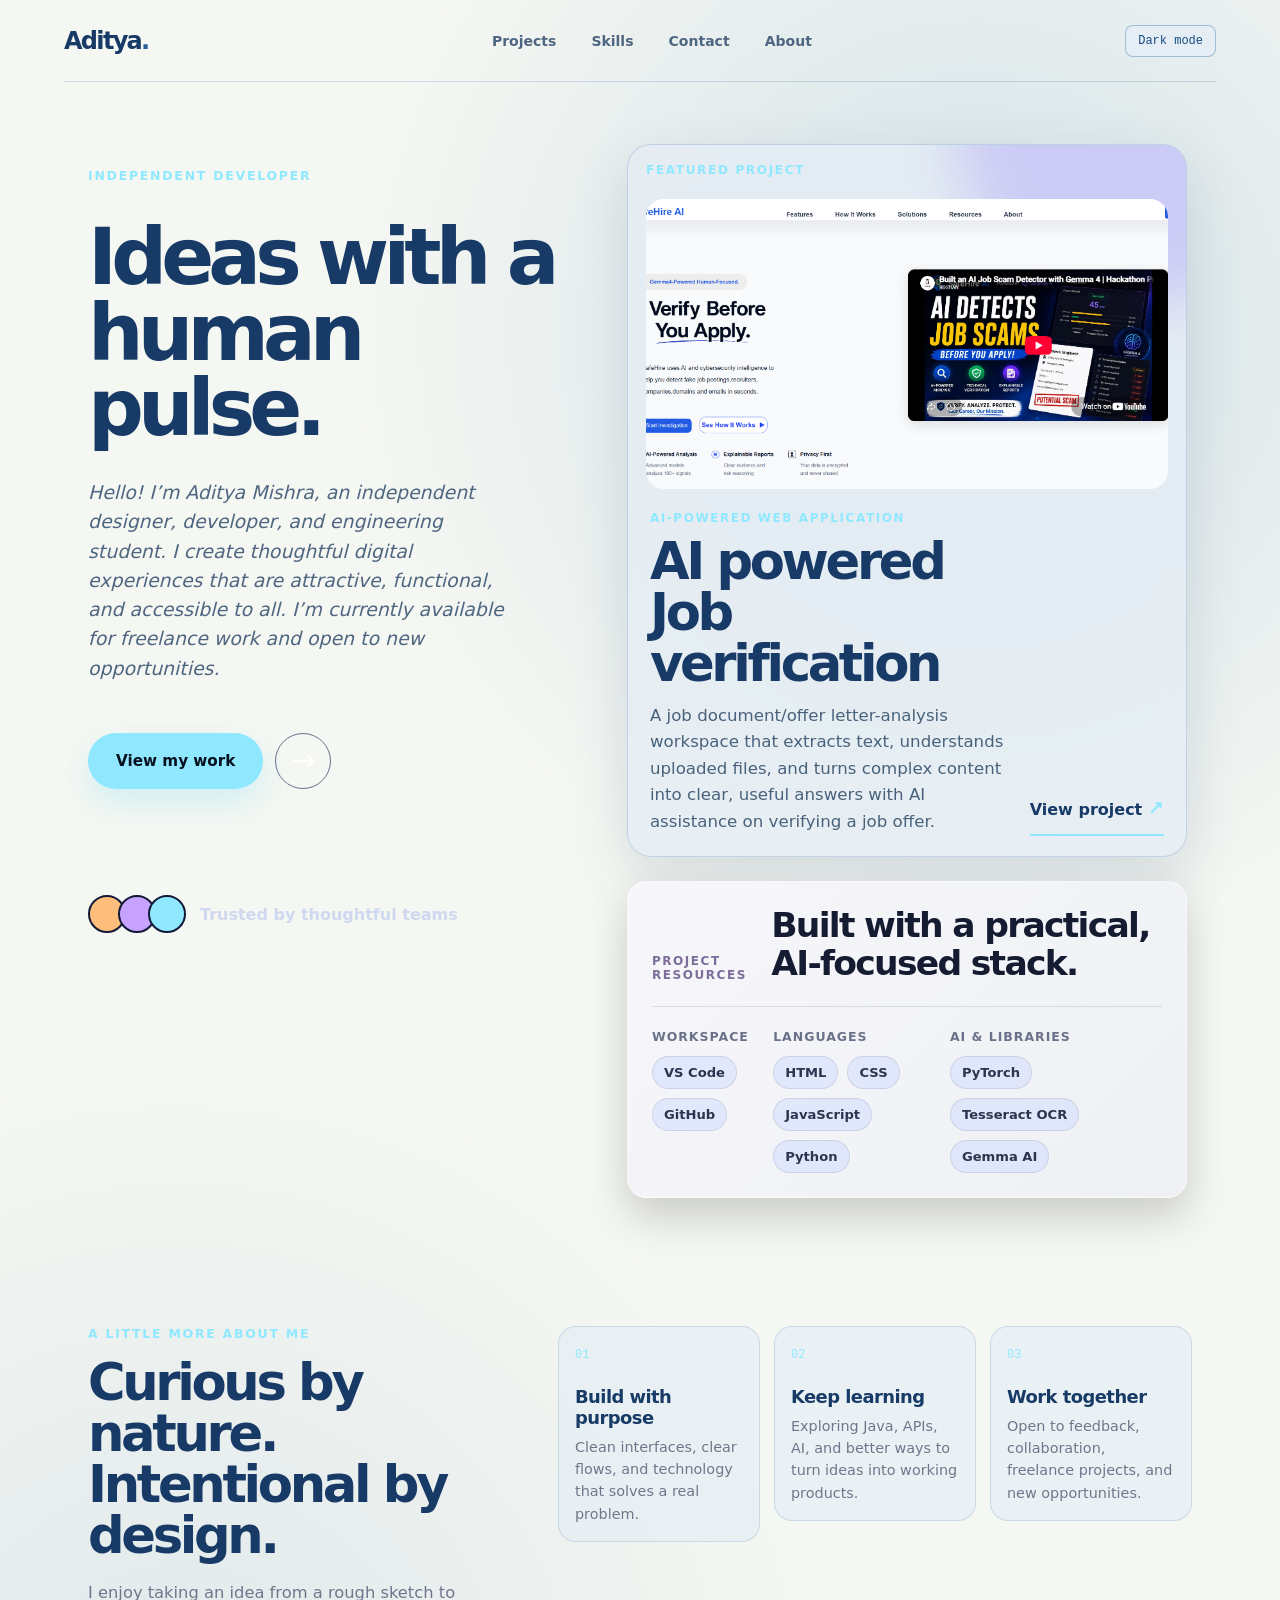
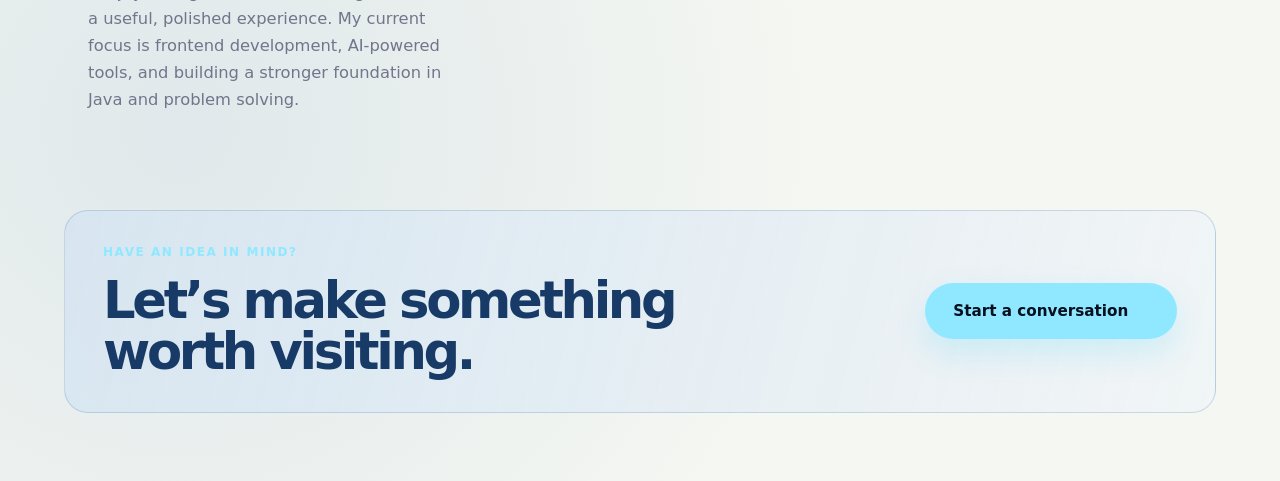
==== commit 65b59327: "minor style and text fixes on index page" ====
--- a/index.html
+++ b/index.html
@@ -154,7 +154,6 @@
             experience. My current focus is frontend development, AI-powered
             tools, and building a stronger foundation in Java and problem solving.
           </p>
-          <a class="text-link" href="navbar/about.html">Read my story <span aria-hidden="true">↗</span></a>
         </div>
 
         <div class="home-details__cards">
--- a/style.css
+++ b/style.css
@@ -632,6 +632,33 @@
   font-weight: 750;
 }
 
+[data-theme="dark"] .resources {
+  border-color: rgba(255, 255, 255, 0.14);
+  color: #f8faff;
+  background: rgba(17, 26, 54, 0.64);
+}
+
+[data-theme="dark"] .resources h2 {
+  color: #f8faff;
+}
+
+[data-theme="dark"] .resources .section-label {
+  color: var(--cyan);
+}
+
+[data-theme="dark"] .resource-group h3 {
+  color: #f8faff;
+  font-weight: 800;
+}
+
+[data-theme="dark"] .tag {
+  border-color: rgba(194, 225, 255, 0.18);
+  color: #f8faff;
+  background: rgba(43, 71, 132, 0.58);
+  font-size: 0.82rem;
+  font-weight: 750;
+}
+
 @media (max-width: 720px) {
   .project-showcase {
     width: 100%;
@@ -781,12 +808,12 @@
   display: grid;
   grid-template-columns: repeat(3, 1fr);
   gap: 14px;
-  align-items: stretch;
+  align-items: start;
 }
 
 .info-card {
-  min-height: 205px;
-  padding: 22px 18px;
+  min-height: 0;
+  padding: 16px;
   border: 1px solid rgba(194, 225, 255, 0.14);
   border-radius: 18px;
   background: rgba(23, 38, 77, 0.58);
@@ -804,7 +831,7 @@
 }
 
 .info-card h3 {
-  margin: 35px 0 10px;
+  margin: 24px 0 8px;
   color: var(--ink);
   font-size: 1.12rem;
   letter-spacing: -0.03em;
@@ -838,6 +865,18 @@
   color: var(--cyan);
 }
 
+[data-theme="dark"] .home-details__intro h2,
+[data-theme="dark"] .home-cta h2,
+[data-theme="dark"] .info-card h3,
+[data-theme="dark"] .text-link {
+  color: #f8faff;
+}
+
+[data-theme="dark"] .home-details__intro > p:last-of-type,
+[data-theme="dark"] .info-card p {
+  color: #b4c2dc;
+}
+
 [data-theme="light"] .home-details__intro h2,
 [data-theme="light"] .home-cta h2,
 [data-theme="light"] .text-link,
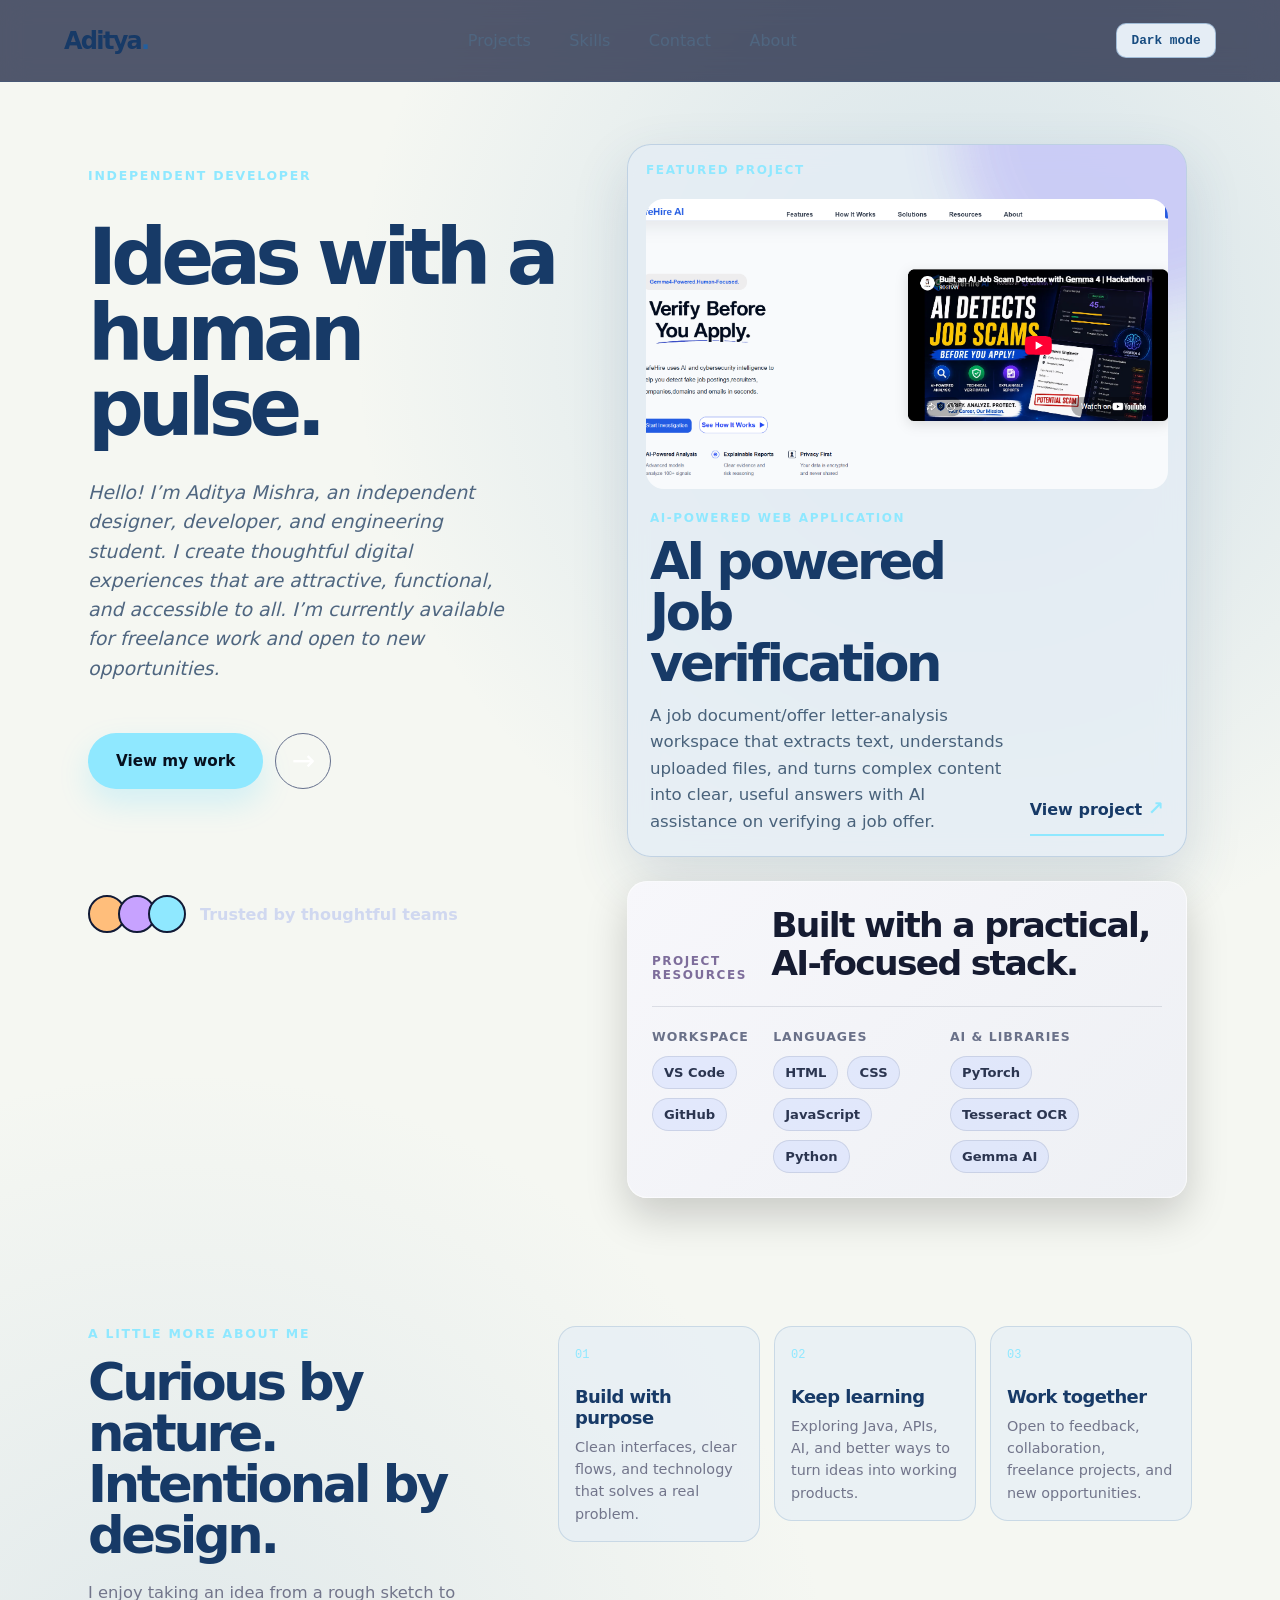
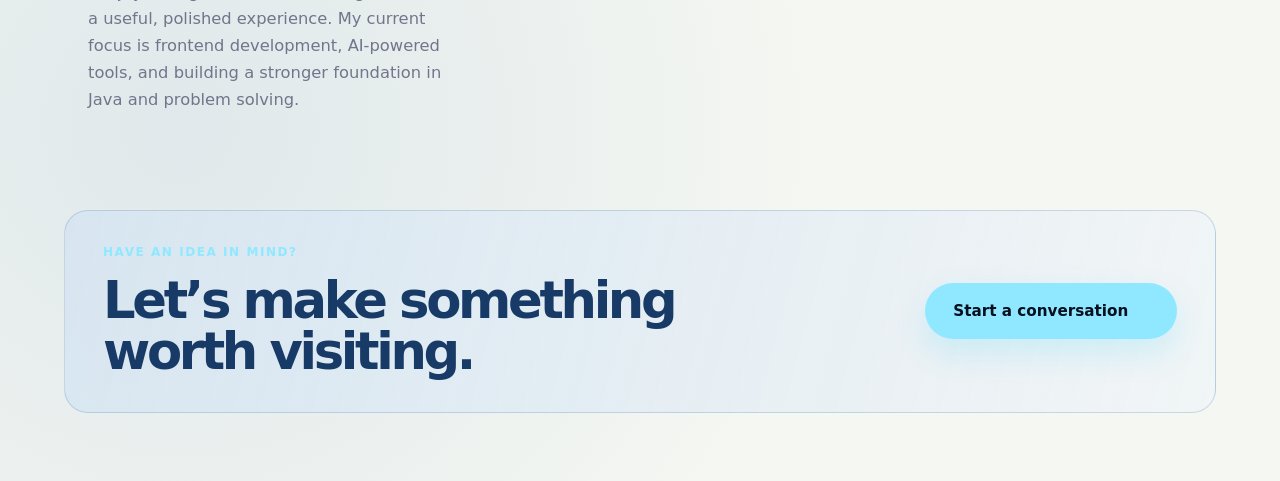
==== commit 305f4b75: "minor changes" ====
--- a/index.html
+++ b/index.html
@@ -9,27 +9,27 @@
     <script src="script.js" defer></script>
   </head>
   <body>
+    <nav aria-label="Primary navigation">
+      <a class="logo" href="index.html" aria-label="Aditya home">Aditya<span>.</span></a>
+
+      <div class="nav-links">
+        <a href="navbar/projects.html">Projects</a>
+        <a href="navbar/skills.html">Skills</a>
+        <a href="navbar/contact.html">Contact</a>
+        <a href="navbar/about.html">About</a>
+      </div>
+
+      <button
+        class="theme-toggle"
+        type="button"
+        id="theme-toggle"
+        aria-label="Switch to light mode"
+      >
+        Light mode
+      </button>
+    </nav>
+
     <main class="hero">
-      <nav aria-label="Primary navigation">
-        <a class="logo" href="index.html" aria-label="Aditya home">Aditya<span>.</span></a>
-
-        <div class="nav-links">
-          <a href="navbar/projects.html">Projects</a>
-          <a href="navbar/skills.html">Skills</a>
-          <a href="navbar/contact.html">Contact</a>
-          <a href="navbar/about.html">About</a>
-        </div>
-
-        <button
-          class="theme-toggle"
-          type="button"
-          id="theme-toggle"
-          aria-label="Switch to light mode"
-        >
-          Light mode
-        </button>
-      </nav>
-
       <section class="hero__content" id="top">
         <div class="hero__intro">
           <p class="eyebrow">Independent developer</p>
--- a/style.css
+++ b/style.css
@@ -50,7 +50,7 @@
   min-height: 100svh;
   overflow: hidden;
   position: relative;
-  padding: 0 clamp(24px, 5vw, 78px) 68px;
+  padding: 82px clamp(24px, 5vw, 78px) 68px;
   color: white;
   background:
     radial-gradient(circle at 76% 16%, #3e5fa7 0%, transparent 31%),
@@ -61,12 +61,25 @@
 
 
 nav {
+  position: fixed;
+  top: 0;
+  left: 0;
+  z-index: 10;
+  width: 100%;
   height: 82px;
   display: flex;
   align-items: center;
   justify-content: space-between;
-  padding: 0;
+  padding: 0 clamp(24px, 5vw, 78px);
   border-bottom: 1px solid var(--nav-border);
+  background: color-mix(in srgb, var(--bg) 72%, transparent);
+  backdrop-filter: blur(14px);
+  -webkit-backdrop-filter: blur(14px);
+  transition: transform 0.25s ease, background-color 0.3s ease;
+}
+
+nav.nav-hidden {
+  transform: translateY(-110%);
 }
 
 .logo {
@@ -82,25 +95,30 @@
 }
 
 .nav-links a {
-  margin-left: 30px;
+  margin-left: 0;
   color: var(--muted);
-  font-size: 14px;
-  font-weight: 600;
+  font-size: 1rem;
+  font-weight: 500;
   text-decoration: none;
   transition: color 0.25s ease;
 }
 
+.nav-links {
+  display: flex;
+  gap: 2.4rem;
+}
+
 .nav-links a:hover {
   color: var(--cyan);
 }
 
 .theme-toggle {
-  padding: 8px 12px;
+  padding: 0.55rem 0.9rem;
   border: 1px solid rgba(194, 225, 255, 0.35);
-  border-radius: 8px;
+  border-radius: 10px;
   color: #d9e8ff;
   background: rgba(43, 71, 132, 0.72);
-  font: 500 12px "DM Mono", monospace;
+  font: 600 0.8rem "DM Mono", monospace;
   cursor: pointer;
 }
 
@@ -108,6 +126,30 @@
 .theme-toggle:focus-visible {
   border-color: var(--cyan);
   outline: none;
+}
+
+@media (max-width: 720px) {
+  nav {
+    height: auto;
+    min-height: 82px;
+    flex-wrap: wrap;
+    row-gap: 0.45rem;
+    padding-top: 0.75rem;
+    padding-bottom: 0.75rem;
+  }
+
+  .nav-links {
+    order: 3;
+    flex-basis: 100%;
+    justify-content: space-between;
+    gap: 0.5rem;
+  }
+}
+
+@media (max-width: 480px) {
+  .nav-links a {
+    font-size: 0.8rem;
+  }
 }
 
 .navigation {
@@ -353,7 +395,7 @@
 
 @media (max-width: 520px) {
   .hero {
-    padding: 26px 20px 44px;
+    padding: 108px 20px 44px;
   }
 
   .hero__content {
